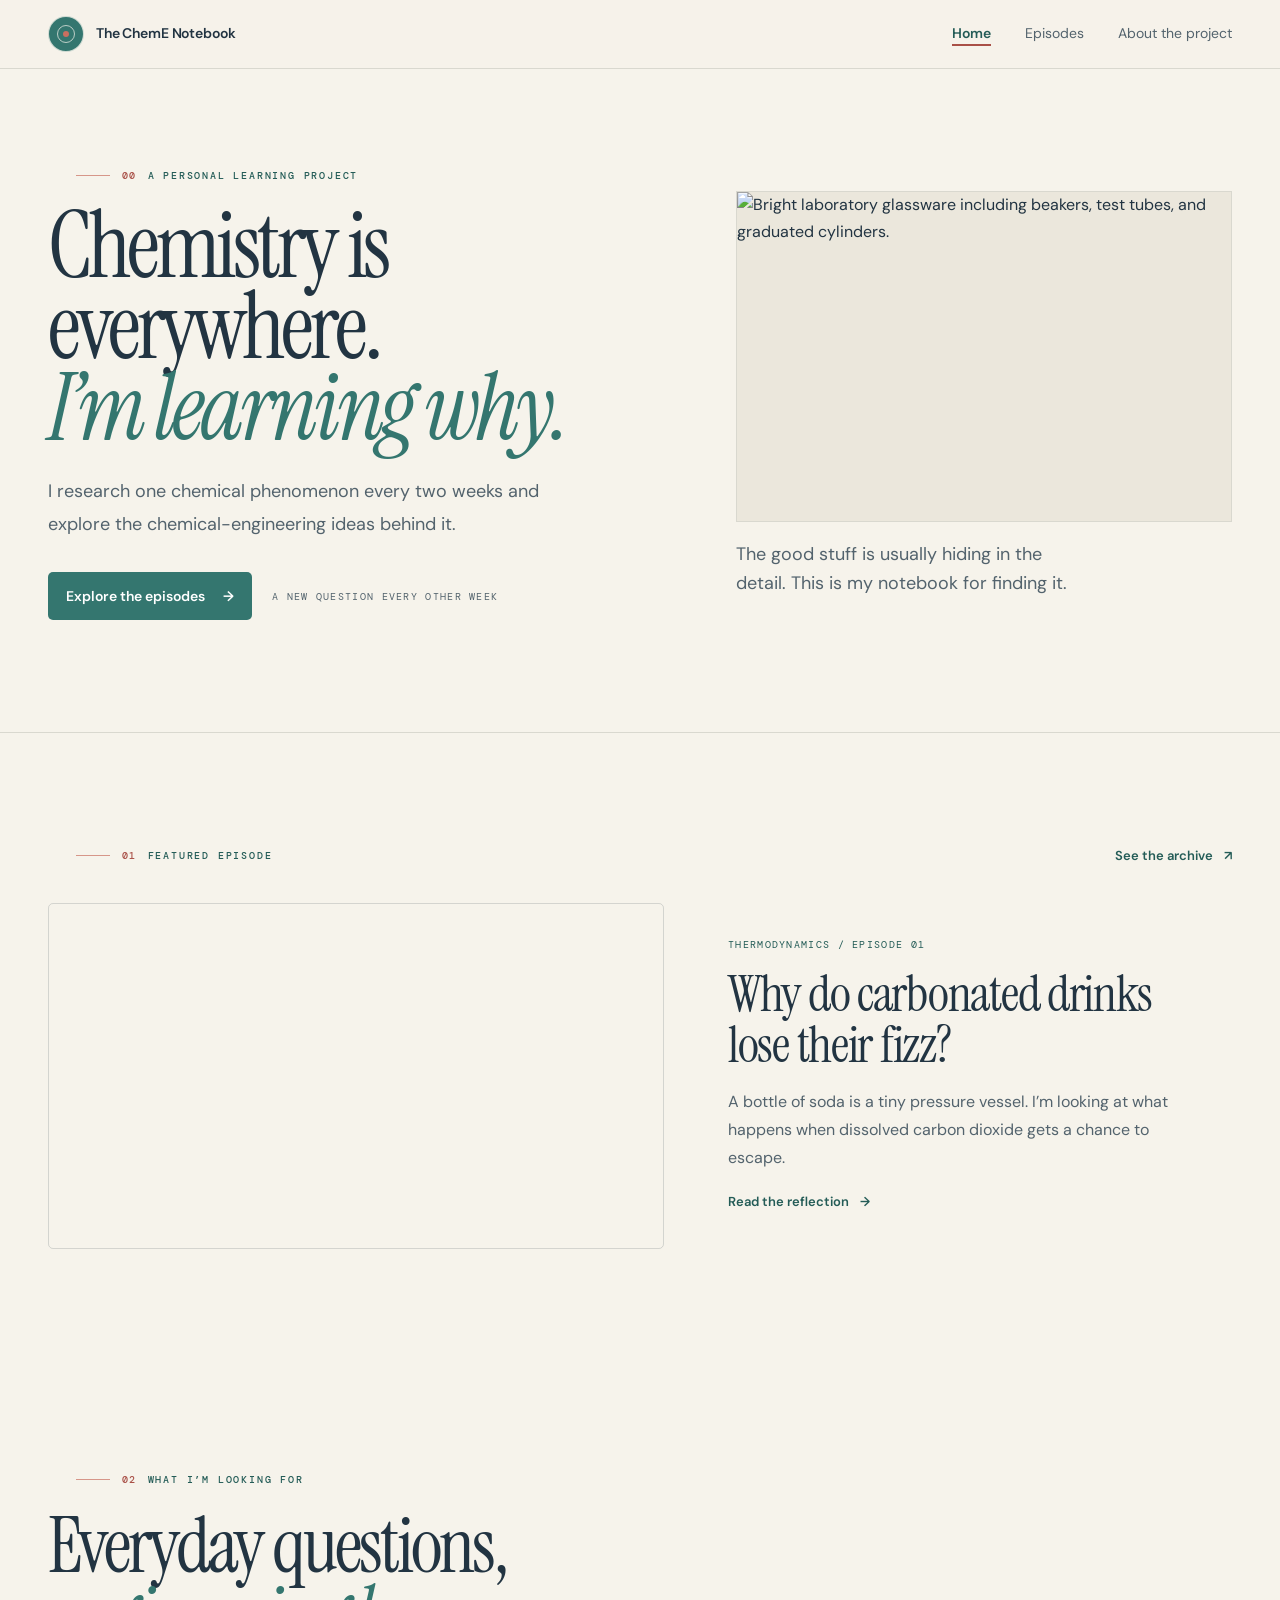
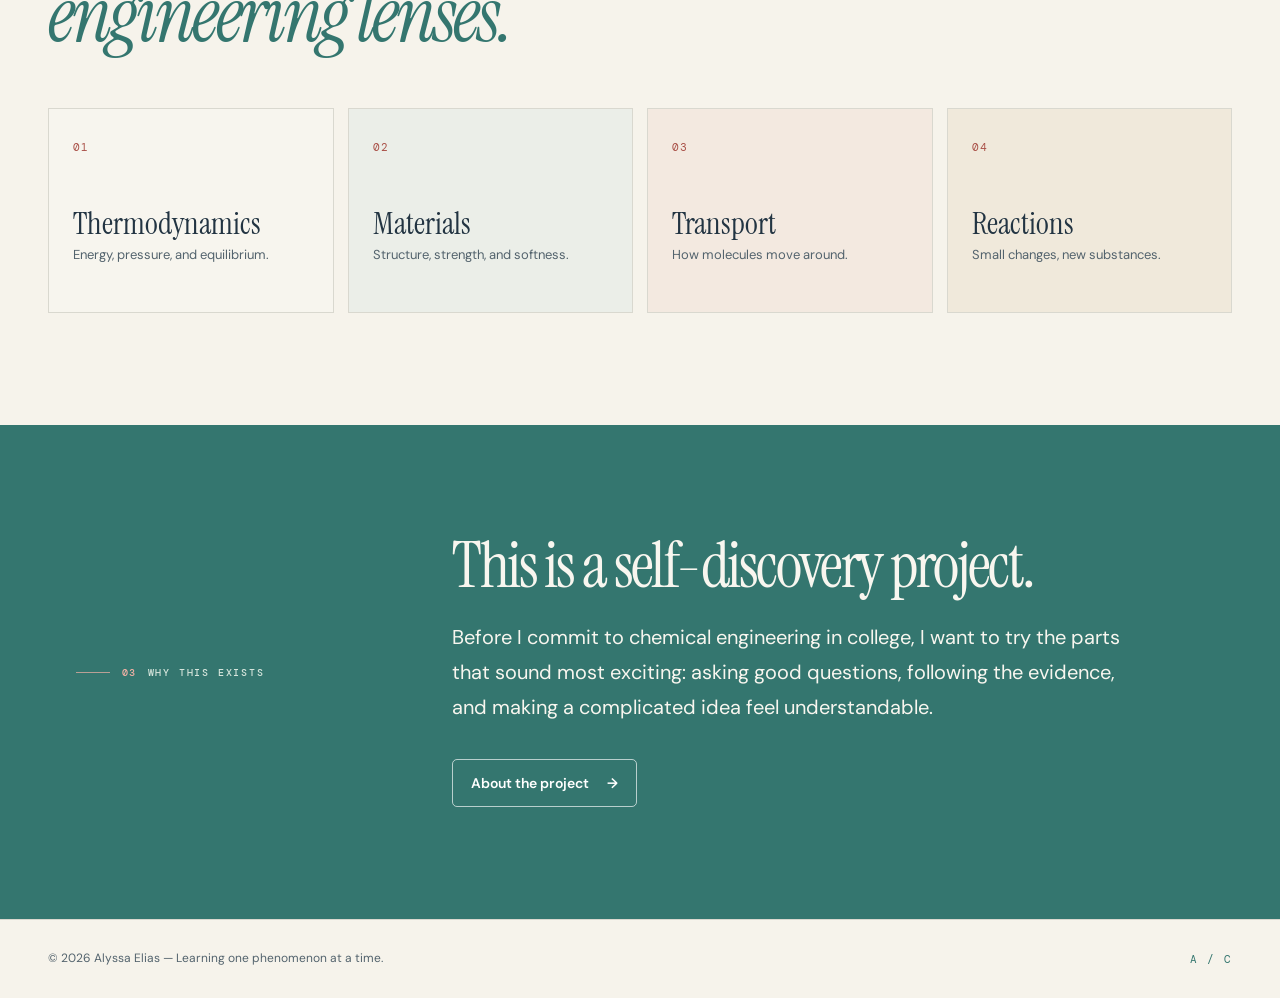
==== index.html @ b78eff8e "Add initial website files" ====
<!DOCTYPE html>
<html lang="en">
  <head>
    <!-- Basic document metadata and search/social sharing details. -->
    <meta charset="UTF-8" />
    <meta name="viewport" content="width=device-width, initial-scale=1.0" />
    <meta
      name="description"
      content="The ChemE Notebook is a personal learning project about the chemical engineering hiding inside everyday phenomena."
    />
    <meta property="og:title" content="The ChemE Notebook" />
    <meta
      property="og:description"
      content="Chemistry is everywhere. Alyssa is learning why."
    />
    <meta property="og:type" content="website" />
    <title>The ChemE Notebook | Home</title>
    <link rel="icon" type="image/svg+xml" href="./favicon.svg" />
    <link rel="stylesheet" href="./style.css" />
  </head>
  <body>
    <a class="skip-link" href="#main-content">Skip to main content</a>
    <!-- Shared site header and navigation. -->
    <header class="site-header">
      <div class="container header-inner">
        <a class="brand" href="./index.html" aria-label="The ChemE Notebook home">
          <span class="brand-mark" aria-hidden="true"><span></span></span>
          <span>The ChemE Notebook</span>
        </a>

        <nav class="desktop-nav" aria-label="Main navigation">
          <a class="active" href="./index.html" aria-current="page">Home</a>
          <a href="./episodes.html">Episodes</a>
          <a href="./about.html">About the project</a>
        </nav>

        <details class="mobile-nav">
          <summary aria-label="Open navigation menu">Menu</summary>
          <nav aria-label="Mobile navigation">
            <a class="active" href="./index.html" aria-current="page">Home</a>
            <a href="./episodes.html">Episodes</a>
            <a href="./about.html">About the project</a>
          </nav>
        </details>
      </div>
    </header>

    <main id="main-content">
      <!-- Hero: the project idea in one clear sentence. -->
      <section class="hero section">
        <div class="container hero-grid">
          <div class="hero-copy">
            <p class="eyebrow"><span>00</span> A personal learning project</p>
            <h1>Chemistry is everywhere.<br /><em>I’m learning why.</em></h1>
            <p class="hero-intro">
              I research one chemical phenomenon every two weeks and explore
              the chemical-engineering ideas behind it.
            </p>
            <div class="hero-actions">
              <a class="button button-primary" href="./episodes.html">
                Explore the episodes <span aria-hidden="true">→</span>
              </a>
              <span class="micro-label">A new question every other week</span>
            </div>
          </div>

          <!-- Hero image and note. The alt text describes the image for screen readers. -->
          <div class="hero-visual">
            <div class="hero-notes">
              <img
                src="./chemistry-notebook.jpg"
                alt="Bright laboratory glassware including beakers, test tubes, and graduated cylinders."
              />
            </div>
            <p class="hero-note">
              The good stuff is usually hiding in the detail. This is my
              notebook for finding it.
            </p>
          </div>
        </div>
      </section>

      <!-- Featured episode: the first investigation gets visual priority. -->
      <section class="section section-border">
        <div class="container">
          <div class="section-heading">
            <p class="eyebrow"><span>01</span> Featured episode</p>
            <a class="text-link" href="./episodes.html">See the archive <span aria-hidden="true">↗</span></a>
          </div>
          <article class="featured-card">
            <!-- Replace src="about:blank" with a YouTube embed URL when the video is ready. -->
            <div class="youtube-placeholder">
              <iframe
                class="video-frame"
                src="https://www.youtube.com/embed/m4M5m_4ayMA?si=NJrPT1fnTfkMYoQ-"
                title="Why do carbonated drinks lose their fizz?"
                loading="lazy"
                allowfullscreen>
              </iframe>
            </div>
            <div class="featured-copy">
              <p class="card-kicker">Thermodynamics / Episode 01</p>
              <h2>Why do carbonated drinks lose their fizz?</h2>
              <p>
                A bottle of soda is a tiny pressure vessel. I’m looking at
                what happens when dissolved carbon dioxide gets a chance to
                escape.
              </p>
              <a class="text-link" href="./episodes.html#episode-01">Read the reflection <span aria-hidden="true">→</span></a>
            </div>
          </article>
        </div>
      </section>

      <!-- Topic lenses: the chemical-engineering areas behind the questions. -->
      <section class="section">
        <div class="container">
          <div class="section-heading section-heading-stacked">
            <p class="eyebrow"><span>02</span> What I’m looking for</p>
            <h2>Everyday questions,<br /><em>engineering lenses.</em></h2>
          </div>
          <div class="topic-grid">
            <article class="topic-card">
              <span class="topic-number">01</span>
              <h3>Thermodynamics</h3>
              <p>Energy, pressure, and equilibrium.</p>
            </article>
            <article class="topic-card">
              <span class="topic-number">02</span>
              <h3>Materials</h3>
              <p>Structure, strength, and softness.</p>
            </article>
            <article class="topic-card">
              <span class="topic-number">03</span>
              <h3>Transport</h3>
              <p>How molecules move around.</p>
            </article>
            <article class="topic-card">
              <span class="topic-number">04</span>
              <h3>Reactions</h3>
              <p>Small changes, new substances.</p>
            </article>
          </div>
        </div>
      </section>

      <!-- Project purpose: keep the site personal and reflective. -->
      <section class="section purpose-section">
        <div class="container purpose-grid">
          <p class="eyebrow"><span>03</span> Why this exists</p>
          <div>
            <h2>This is a self-discovery project.</h2>
            <p class="large-copy">
              Before I commit to chemical engineering in college, I want to
              try the parts that sound most exciting: asking good questions,
              following the evidence, and making a complicated idea feel
              understandable.
            </p>
            <a class="button button-outline" href="./about.html">About the project <span aria-hidden="true">→</span></a>
          </div>
        </div>
      </section>
    </main>

    <!-- Shared site footer. -->
    <footer class="site-footer">
      <div class="container footer-inner">
        <span>© 2026 Alyssa Elias — Learning one phenomenon at a time.</span>
        <span class="footer-mark" aria-hidden="true">A / C</span>
      </div>
    </footer>
  </body>
</html>
---- style.css ----
/* ==========================================================================
   The ChemE Notebook
   Shared styles for index.html, episodes.html, and about.html.
   ========================================================================== */

@import url("https://fonts.googleapis.com/css2?family=DM+Mono:wght@400;500&family=DM+Sans:wght@400;500;600;700&family=Instrument+Serif:ital@0;1&display=swap");

:root {
  --paper: #f6f3eb;
  --paper-deep: #ebe7dc;
  --ink: #223442;
  /* Dark enough to keep body copy above WCAG AA contrast on --paper. */
  --muted: #53636d;
  --line: #d9d8cf;
  --teal: #34766f;
  --teal-dark: #245c57;
  --teal-soft: #dbe8e2;
  --coral: #c96f60;
  --coral-text: #a95047;
  --ochre: #b99454;
  --serif: "Instrument Serif", Georgia, serif;
  --sans: "DM Sans", Arial, sans-serif;
  --mono: "DM Mono", "Courier New", monospace;
  --max-width: 1184px;
}

* {
  box-sizing: border-box;
}

html {
  scroll-behavior: smooth;
}

body {
  margin: 0;
  background: var(--paper);
  color: var(--ink);
  font-family: var(--sans);
  font-size: 16px;
  line-height: 1.65;
}

a {
  color: inherit;
}

/* Keep keyboard focus visible on every interactive element. */
a:focus-visible,
button:focus-visible,
summary:focus-visible,
iframe:focus-visible {
  outline: 3px solid var(--coral);
  outline-offset: 4px;
  border-radius: 4px;
}

.skip-link {
  position: fixed;
  top: 12px;
  left: 12px;
  z-index: 20;
  padding: 9px 13px;
  border-radius: 4px;
  background: var(--ink);
  color: #fff;
  font-size: 14px;
  font-weight: 600;
  text-decoration: none;
  transform: translateY(-180%);
  transition: transform 180ms ease;
}

.skip-link:focus-visible {
  transform: translateY(0);
}

.container {
  width: min(calc(100% - 48px), var(--max-width));
  margin-inline: auto;
}

.section {
  padding: 112px 0;
}

.section-border {
  border-top: 1px solid var(--line);
}

/* Header and navigation. */
.site-header {
  border-bottom: 1px solid var(--line);
  background: rgba(246, 243, 235, 0.96);
  position: relative;
  z-index: 5;
}

.header-inner {
  min-height: 68px;
  display: flex;
  align-items: center;
  justify-content: space-between;
  gap: 24px;
}

.brand {
  display: inline-flex;
  align-items: center;
  gap: 12px;
  color: var(--ink);
  font-size: 14px;
  font-weight: 600;
  letter-spacing: -0.01em;
  text-decoration: none;
}

.brand-mark {
  width: 36px;
  height: 36px;
  border: 1px solid rgba(246, 243, 235, 0.8);
  border-radius: 50%;
  background: var(--teal);
  display: grid;
  place-items: center;
  position: relative;
}

.brand-mark::before,
.brand-mark span {
  content: "";
  position: absolute;
  border: 1px solid rgba(246, 243, 235, 0.7);
  border-radius: 50%;
}

.brand-mark::before {
  width: 16px;
  height: 16px;
}

.brand-mark span {
  width: 6px;
  height: 6px;
  background: var(--coral);
  border: 0;
}

.desktop-nav {
  display: flex;
  align-items: center;
  gap: 34px;
}

.desktop-nav a,
.mobile-nav a {
  color: var(--muted);
  font-size: 14px;
  text-decoration: none;
  transition: color 180ms ease;
}

.desktop-nav a:hover,
.desktop-nav a.active,
.mobile-nav a:hover,
.mobile-nav a.active {
  color: var(--teal-dark);
}

.desktop-nav a.active,
.mobile-nav a.active {
  font-weight: 600;
  text-decoration: underline;
  text-decoration-color: var(--coral-text);
  text-decoration-thickness: 2px;
  text-underline-offset: 6px;
}

.mobile-nav {
  display: none;
  position: relative;
}

.mobile-nav summary {
  min-height: 44px;
  min-width: 54px;
  display: inline-flex;
  align-items: center;
  justify-content: flex-end;
  cursor: pointer;
  list-style: none;
  color: var(--teal-dark);
  font-family: var(--mono);
  font-size: 11px;
  letter-spacing: 0.1em;
  text-transform: uppercase;
}

.mobile-nav summary::-webkit-details-marker {
  display: none;
}

.mobile-nav nav {
  position: absolute;
  right: 0;
  top: calc(100% + 16px);
  min-width: 190px;
  padding: 10px;
  border: 1px solid var(--line);
  background: var(--paper);
  box-shadow: 0 12px 28px rgba(34, 52, 66, 0.1);
}

.mobile-nav a {
  display: block;
  padding: 8px 10px;
}

/* Shared editorial labels and buttons. */
.eyebrow {
  display: flex;
  align-items: center;
  gap: 12px;
  margin: 0;
  color: var(--teal-dark);
  font-family: var(--mono);
  font-size: 10px;
  font-weight: 500;
  letter-spacing: 0.18em;
  line-height: 1.3;
  text-transform: uppercase;
}

.eyebrow span {
  color: var(--coral-text);
  letter-spacing: 0.08em;
}

.eyebrow::after {
  content: "";
  width: 34px;
  height: 1px;
  background: var(--coral);
  opacity: 0.7;
  order: -1;
  margin-left: 28px;
}

.button {
  display: inline-flex;
  align-items: center;
  justify-content: center;
  gap: 18px;
  min-height: 48px;
  padding: 11px 18px;
  border-radius: 5px;
  font-size: 14px;
  font-weight: 600;
  text-decoration: none;
  transition: transform 180ms ease, background 180ms ease, border-color 180ms ease;
}

.button:hover {
  transform: translateY(-2px);
}

.button-primary {
  background: var(--teal);
  color: #fff;
}

.button-primary:hover {
  background: var(--teal-dark);
}

.button-outline {
  border: 1px solid var(--teal);
  color: var(--teal-dark);
}

.button-outline:hover {
  background: var(--teal-soft);
}

.text-link {
  color: var(--teal-dark);
  font-size: 13px;
  font-weight: 600;
  text-decoration: none;
}

.text-link span {
  display: inline-block;
  margin-left: 8px;
  transition: transform 180ms ease;
}

.text-link:hover span {
  transform: translateX(4px);
}

.micro-label,
.card-kicker {
  color: var(--muted);
  font-family: var(--mono);
  font-size: 10px;
  letter-spacing: 0.13em;
  line-height: 1.5;
  text-transform: uppercase;
}

/* Home hero. */
.hero {
  padding-top: 100px;
  padding-bottom: 112px;
}

.hero-grid {
  display: grid;
  grid-template-columns: minmax(0, 1.1fr) minmax(340px, 0.9fr);
  column-gap: 82px;
  align-items: center;
}

.hero-copy {
  max-width: 630px;
}

h1,
h2,
h3,
p {
  margin-top: 0;
}

h1,
h2,
h3 {
  font-weight: 400;
}

h1 {
  margin: 24px 0 26px;
  color: var(--ink);
  font-family: var(--serif);
  font-size: clamp(4.25rem, 7.2vw, 7.25rem);
  letter-spacing: -0.045em;
  line-height: 0.88;
}

h1 em,
h2 em {
  color: var(--teal);
  font-style: italic;
}

.hero-intro {
  max-width: 550px;
  margin-bottom: 32px;
  color: var(--muted);
  font-size: 18px;
  line-height: 1.8;
}

/* Prevent long words or future episode titles from creating horizontal scroll. */
h1,
h2,
h3,
p,
a {
  overflow-wrap: anywhere;
}

.hero-actions {
  display: flex;
  align-items: center;
  gap: 20px;
  flex-wrap: wrap;
}

.hero-visual {
  min-width: 0;
}

.hero-notes {
  aspect-ratio: 3 / 2;
  border: 1px solid var(--line);
  overflow: hidden;
  background: var(--paper-deep);
}

.hero-notes img {
  width: 100%;
  height: 100%;
  display: block;
  object-fit: cover;
}

.hero-note {
  max-width: 360px;
  margin: 18px 0 0;
  color: var(--muted);
  font-size: 18px;
  line-height: 1.6;
  text-align: left;
}

/* Section headings and feature card. */
.section-heading {
  display: flex;
  align-items: center;
  justify-content: space-between;
  gap: 24px;
  margin-bottom: 36px;
}

.section-heading-stacked {
  display: block;
}

.section-heading h2 {
  max-width: 620px;
  margin: 26px 0 0;
  color: var(--ink);
  font-family: var(--serif);
  font-size: clamp(3.25rem, 6vw, 5.5rem);
  letter-spacing: -0.04em;
  line-height: 0.9;
}

.featured-card {
  display: grid;
  grid-template-columns: minmax(0, 1.1fr) minmax(260px, 0.9fr);
  gap: 64px;
  align-items: center;
}

.youtube-placeholder {
  width: 100%;
  aspect-ratio: 16 / 9;
  min-height: 0;
  border: 1px solid rgba(34, 52, 66, 0.16);
  border-radius: 5px;
  position: relative;
  overflow: hidden;
}

.youtube-placeholder iframe {
  width: 100%;
  height: 100%;
  border: 0;
  display: block;
  opacity: 1;
}

.youtube-overlay {
  position: absolute;
  inset: 0;
  display: flex;
  align-items: center;
  justify-content: center;
  color: #fff;
  pointer-events: none;
}

.video-placeholder {
  min-height: 270px;
  border: 1px solid rgba(34, 52, 66, 0.16);
  border-radius: 5px;
  background: var(--teal);
  color: #fff;
  position: relative;
  overflow: hidden;
  display: flex;
  align-items: center;
  justify-content: center;
}

.video-placeholder::before {
  content: "";
  position: absolute;
  inset: 0;
  opacity: 0.18;
  background-image: radial-gradient(rgba(255, 255, 255, 0.7) 0.7px, transparent 0.7px);
  background-size: 14px 14px;
}

.video-label,
.video-number,
.video-caption {
  position: absolute;
  font-family: var(--mono);
  font-size: 10px;
  letter-spacing: 0.14em;
  text-transform: uppercase;
}

.video-label {
  top: 20px;
  left: 22px;
  opacity: 0.75;
}

.video-number {
  top: 20px;
  right: 22px;
}

.video-caption {
  right: 22px;
  bottom: 20px;
  opacity: 0.75;
}
.video-frame {
  width: 100%;
  height: auto;
  aspect-ratio: 16 / 9;
  border: 0;
  display: block;
}

.play-button {
  width: 58px;
  height: 58px;
  border: 1px solid rgba(255, 255, 255, 0.75);
  border-radius: 50%;
  display: grid;
  place-items: center;
  padding-left: 3px;
  font-size: 13px;
  transition: transform 180ms ease, background 180ms ease;
}

.video-placeholder:hover .play-button,
.youtube-placeholder:hover .play-button {
  background: rgba(255, 255, 255, 0.12);
  transform: scale(1.06);
}

.featured-copy {
  max-width: 440px;
}

.card-kicker {
  margin-bottom: 16px;
  color: var(--teal-dark);
}

.featured-copy h2,
.episode-content h2 {
  margin-bottom: 18px;
  font-family: var(--serif);
  letter-spacing: -0.025em;
  line-height: 1;
}

.featured-copy h2 {
  font-size: clamp(2.6rem, 4vw, 4rem);
}

.featured-copy p:not(.card-kicker),
.episode-content p:not(.card-kicker) {
  color: var(--muted);
  line-height: 1.75;
}

/* Topic cards. */
.topic-grid {
  display: grid;
  grid-template-columns: repeat(4, 1fr);
  gap: 14px;
  margin-top: 58px;
}

.topic-card {
  min-height: 205px;
  padding: 24px;
  border: 1px solid var(--line);
  background: rgba(255, 255, 255, 0.15);
  transition: transform 180ms ease, border-color 180ms ease, background 180ms ease;
}

.topic-card:nth-child(2) {
  background: rgba(219, 232, 226, 0.42);
}

.topic-card:nth-child(3) {
  background: rgba(201, 111, 96, 0.08);
}

.topic-card:nth-child(4) {
  background: rgba(185, 148, 84, 0.1);
}

.topic-card:hover {
  border-color: var(--teal);
  transform: translateY(-4px);
}

.topic-number,
.process-number {
  color: var(--coral-text);
  font-family: var(--mono);
  font-size: 11px;
  letter-spacing: 0.12em;
}

.topic-card h3 {
  margin: 48px 0 5px;
  font-family: var(--serif);
  font-size: 31px;
  line-height: 1;
}

.topic-card p {
  margin-bottom: 0;
  color: var(--muted);
  font-size: 13px;
}

/* Project purpose callout. */
.purpose-section {
  background: var(--teal);
  color: #f8f6ef;
}

.purpose-section .eyebrow {
  color: #d6e5dc;
}

.purpose-section .eyebrow span {
  color: #f3b1a5;
}

.purpose-section .eyebrow::after {
  background: #f3b1a5;
}

.purpose-grid {
  display: grid;
  grid-template-columns: minmax(180px, 0.6fr) minmax(0, 1.4fr);
  gap: 70px;
}

.purpose-grid h2 {
  max-width: 700px;
  margin-bottom: 24px;
  font-family: var(--serif);
  font-size: clamp(3rem, 5vw, 5rem);
  letter-spacing: -0.04em;
  line-height: 0.92;
}

.large-copy {
  max-width: 700px;
  font-size: 20px;
  line-height: 1.75;
}

.purpose-section .button-outline {
  margin-top: 14px;
  border-color: rgba(255, 255, 255, 0.65);
  color: #fff;
}

.purpose-section .button-outline:hover {
  background: rgba(255, 255, 255, 0.1);
}

/* Inner page introduction. */
.page-intro {
  padding-top: 96px;
  padding-bottom: 104px;
}

.page-intro-grid {
  display: grid;
  grid-template-columns: minmax(180px, 0.55fr) minmax(0, 1.45fr);
  gap: 48px;
  align-items: start;
}

.page-intro h1 {
  max-width: 850px;
  margin-top: 0;
  font-size: clamp(4rem, 8vw, 7.6rem);
}

.page-intro .hero-intro {
  max-width: 650px;
  margin-bottom: 0;
}

/* Episode archive. */
.archive-note {
  display: flex;
  align-items: center;
  gap: 12px;
  margin-bottom: 48px;
  color: var(--muted);
  font-family: var(--mono);
  font-size: 11px;
  letter-spacing: 0.08em;
  text-transform: uppercase;
}

.archive-line {
  height: 1px;
  flex: 1;
  background: var(--line);
  margin-left: 10px;
}

.status-dot {
  width: 8px;
  height: 8px;
  background: var(--coral);
  border-radius: 50%;
}

.episode-grid {
  display: grid;
  grid-template-columns: repeat(3, 1fr);
  gap: 20px;
}

.episode-card {
  min-width: 0;
  border: 1px solid var(--line);
  background: rgba(255, 255, 255, 0.2);
  transition: transform 180ms ease, box-shadow 180ms ease;
}

.episode-card:hover {
  box-shadow: 0 14px 30px rgba(34, 52, 66, 0.08);
  transform: translateY(-5px);
}

.episode-card .video-placeholder {
  min-height: 245px;
  border: 0;
  border-radius: 0;
}

.video-coral {
  background: var(--coral);
}

.video-ochre {
  background: var(--ochre);
}

.episode-content {
  min-width: 0;
  padding: 28px 26px 30px;
}

.episode-content h2 {
  min-height: 82px;
  font-size: 33px;
}

.episode-content p:not(.card-kicker) {
  min-height: 96px;
  font-size: 14px;
}

.episode-reflection {
  margin: 0 26px 26px;
  padding: 22px 0 0;
  border-top: 1px solid var(--line);
}

.reflection-kicker {
  margin-bottom: 18px;
  color: var(--teal-dark);
  font-family: var(--mono);
  font-size: 10px;
  letter-spacing: 0.13em;
  text-transform: uppercase;
}

.reflection-item + .reflection-item {
  margin-top: 18px;
  padding-top: 18px;
  border-top: 1px dashed var(--line);
}

.reflection-item h3 {
  margin-bottom: 5px;
  color: var(--ink);
  font-size: 15px;
  font-weight: 600;
  line-height: 1.35;
}

.reflection-item p {
  min-height: 0 !important;
  margin-bottom: 0;
  color: var(--muted);
  font-size: 13px;
  line-height: 1.6;
}

/* About page. */
.about-story {
  display: grid;
  grid-template-columns: minmax(180px, 0.55fr) minmax(0, 1.45fr);
  gap: 48px;
}

.story-copy {
  max-width: 750px;
}

.story-copy h2 {
  margin-bottom: 30px;
  font-family: var(--serif);
  font-size: clamp(3rem, 5vw, 5.2rem);
  letter-spacing: -0.04em;
  line-height: 0.94;
}

.story-copy p:not(.large-copy) {
  max-width: 610px;
  color: var(--muted);
}

.process-section {
  background: var(--paper-deep);
}

.process-list {
  max-width: 890px;
  margin: 58px 0 0 auto;
  padding: 0;
  list-style: none;
}

.process-list li {
  display: grid;
  grid-template-columns: 70px 1fr;
  gap: 25px;
  padding: 24px 0;
  border-top: 1px solid var(--line);
}

.process-list li:last-child {
  border-bottom: 1px solid var(--line);
}

.process-list h3 {
  margin-bottom: 4px;
  font-family: var(--serif);
  font-size: 32px;
  line-height: 1;
}

.process-list p {
  max-width: 550px;
  margin-bottom: 0;
  color: var(--muted);
  font-size: 14px;
}

.exploration-grid {
  display: grid;
  grid-template-columns: minmax(220px, 0.8fr) minmax(0, 1.2fr);
  gap: 70px;
}

.exploration-grid h2 {
  max-width: 430px;
  margin-top: 28px;
  font-family: var(--serif);
  font-size: clamp(3rem, 4.5vw, 4.8rem);
  letter-spacing: -0.04em;
  line-height: 0.93;
}

.area-list {
  display: grid;
  grid-template-columns: 1fr 1fr;
  margin: 0;
  padding: 0;
  list-style: none;
}

.area-list li {
  display: flex;
  justify-content: space-between;
  padding: 19px 0;
  border-bottom: 1px solid var(--line);
  color: var(--ink);
  font-family: var(--serif);
  font-size: 28px;
}

.area-list li:nth-child(odd) {
  margin-right: 30px;
}

.area-list li span {
  color: var(--teal);
  font-family: var(--sans);
  font-size: 15px;
}

/* Footer. */
.site-footer {
  border-top: 1px solid var(--line);
  color: var(--muted);
  font-size: 12px;
}

.footer-inner {
  min-height: 78px;
  display: flex;
  align-items: center;
  justify-content: space-between;
  gap: 20px;
}

.footer-mark {
  color: var(--teal);
  font-family: var(--mono);
  font-size: 11px;
  letter-spacing: 0.12em;
}

/* Responsive adjustments for tablets and phones. */
@media (max-width: 900px) {
  .section {
    padding: 80px 0;
  }

  .hero {
    padding-top: 76px;
  }

  .hero-grid {
    grid-template-columns: 1fr;
    gap: 48px;
  }

  .hero-notes {
    aspect-ratio: 3 / 2;
    max-width: 560px;
  }

  .hero-note {
    margin: 18px 0 0;
  }

  .featured-card,
  .purpose-grid,
  .page-intro-grid,
  .about-story,
  .exploration-grid {
    grid-template-columns: 1fr;
    gap: 34px;
  }

  .topic-grid {
    grid-template-columns: repeat(2, 1fr);
  }

  .episode-grid {
    grid-template-columns: 1fr;
    max-width: 600px;
  }

  .episode-card .video-placeholder {
    min-height: 300px;
  }

  .youtube-placeholder {
    min-height: 0;
  }

  .episode-content h2,
  .episode-content p:not(.card-kicker) {
    min-height: 0;
  }

  .exploration-grid h2 {
    margin-top: 22px;
  }
}

@media (max-width: 620px) {
  .container {
    width: min(calc(100% - 32px), var(--max-width));
  }

  .header-inner {
    gap: 12px;
  }

  .brand {
    min-width: 0;
  }

  .brand > span:last-child {
    overflow: hidden;
    text-overflow: ellipsis;
    white-space: nowrap;
  }

  .desktop-nav {
    display: none;
  }

  .mobile-nav {
    display: block;
  }

  .section {
    padding: 64px 0;
  }

  .hero,
  .page-intro {
    padding-top: 60px;
    padding-bottom: 70px;
  }

  h1,
  .page-intro h1 {
    font-size: clamp(3.7rem, 17vw, 5.8rem);
  }

  .hero-intro {
    font-size: 16px;
  }

  .hero-actions {
    align-items: flex-start;
    flex-direction: column;
  }

  .hero-notes {
    max-width: none;
  }

  .hero-note {
    max-width: 32ch;
    font-size: 16px;
  }

  .section-heading {
    align-items: flex-start;
    flex-direction: column;
  }

  .section-heading h2 {
    font-size: clamp(3.3rem, 15vw, 5rem);
  }

  .topic-grid {
    gap: 10px;
    margin-top: 40px;
  }

  .topic-card {
    min-height: 170px;
    padding: 17px;
  }

  .topic-card h3 {
    margin-top: 35px;
    font-size: 25px;
  }

  .large-copy {
    font-size: 18px;
  }

  .archive-note {
    align-items: flex-start;
    flex-wrap: wrap;
  }

  .archive-line {
    display: none;
  }

  .process-list {
    margin-top: 40px;
  }

  .process-list li {
    grid-template-columns: 48px 1fr;
    gap: 12px;
  }

  .process-list h3 {
    font-size: 28px;
  }

  .area-list {
    grid-template-columns: 1fr;
  }

  .area-list li:nth-child(odd) {
    margin-right: 0;
  }

  .area-list li {
    font-size: 25px;
  }

  .footer-inner span:first-child {
    max-width: 30ch;
  }

  .footer-inner {
    align-items: flex-start;
    flex-direction: column;
    justify-content: center;
    padding: 18px 0;
  }
}

@media (prefers-reduced-motion: reduce) {
  html {
    scroll-behavior: auto;
  }

  *,
  *::before,
  *::after {
    transition-duration: 0.01ms !important;
  }
}
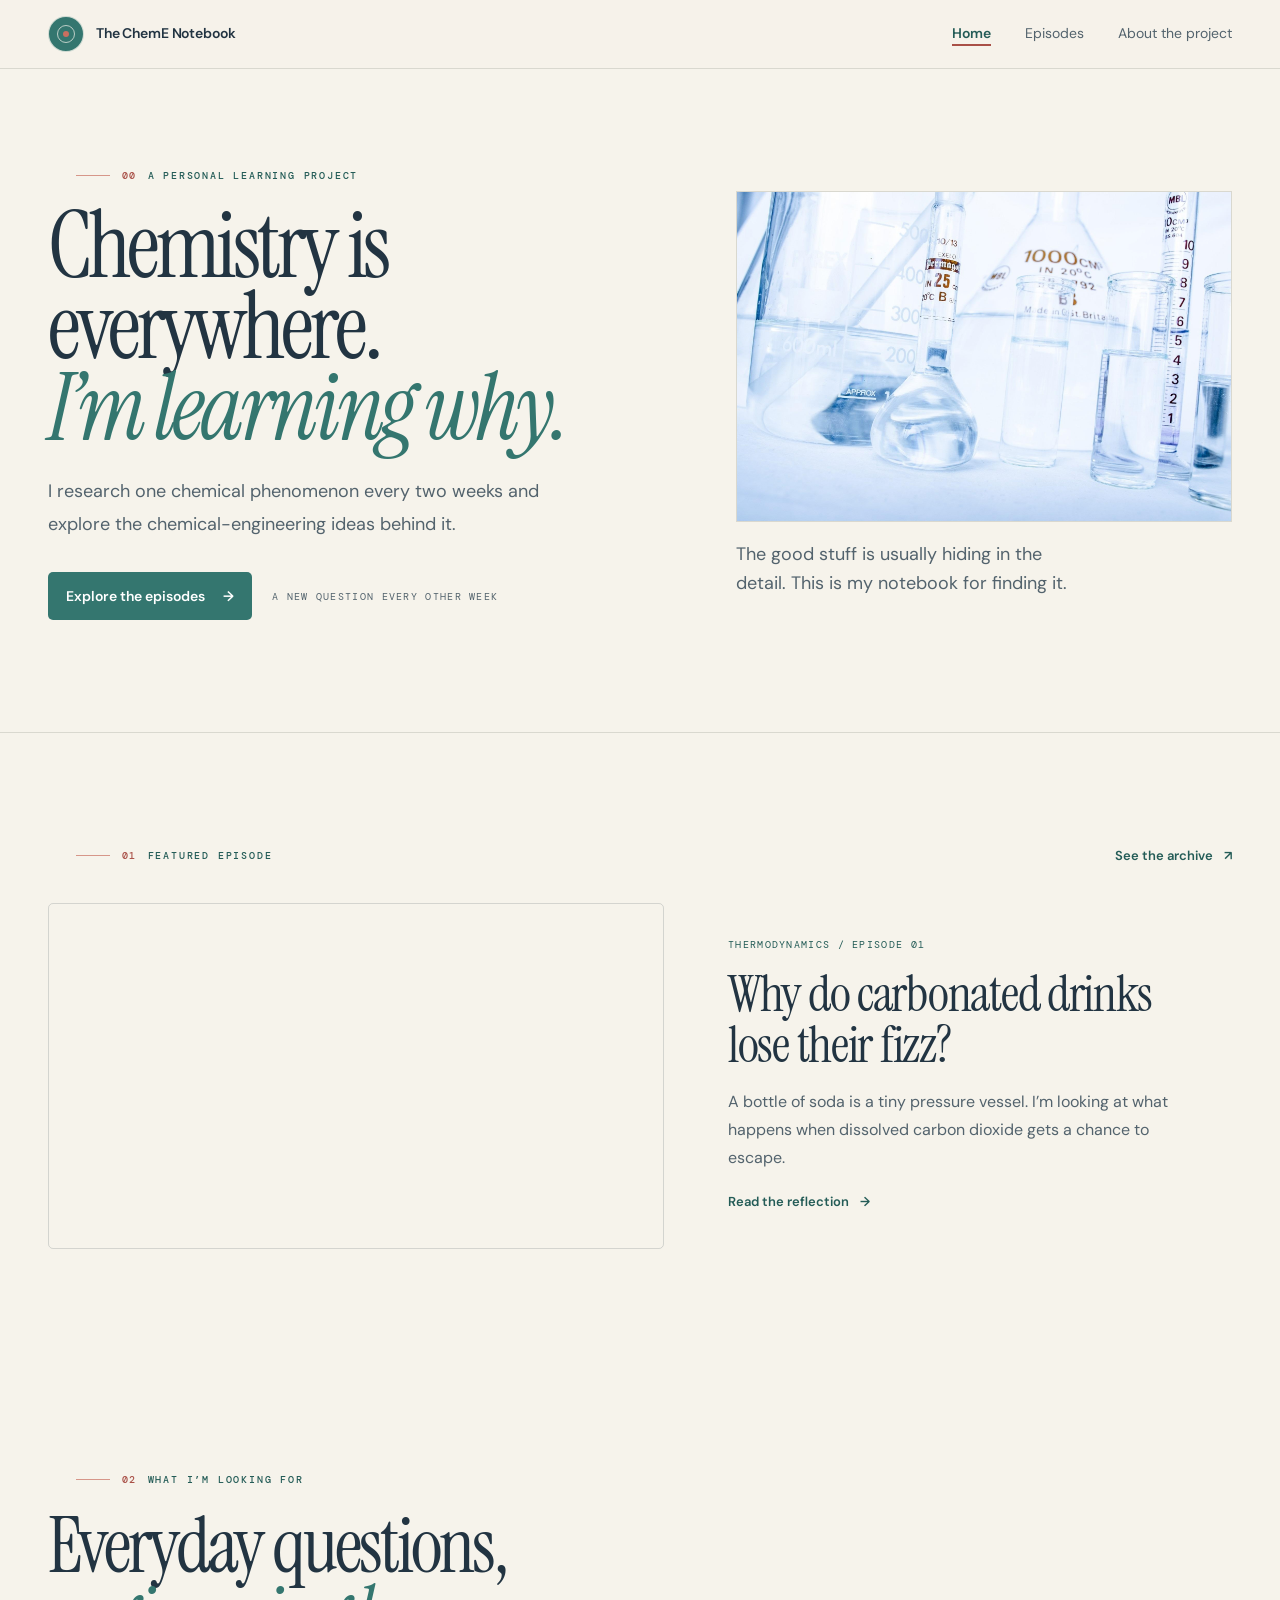
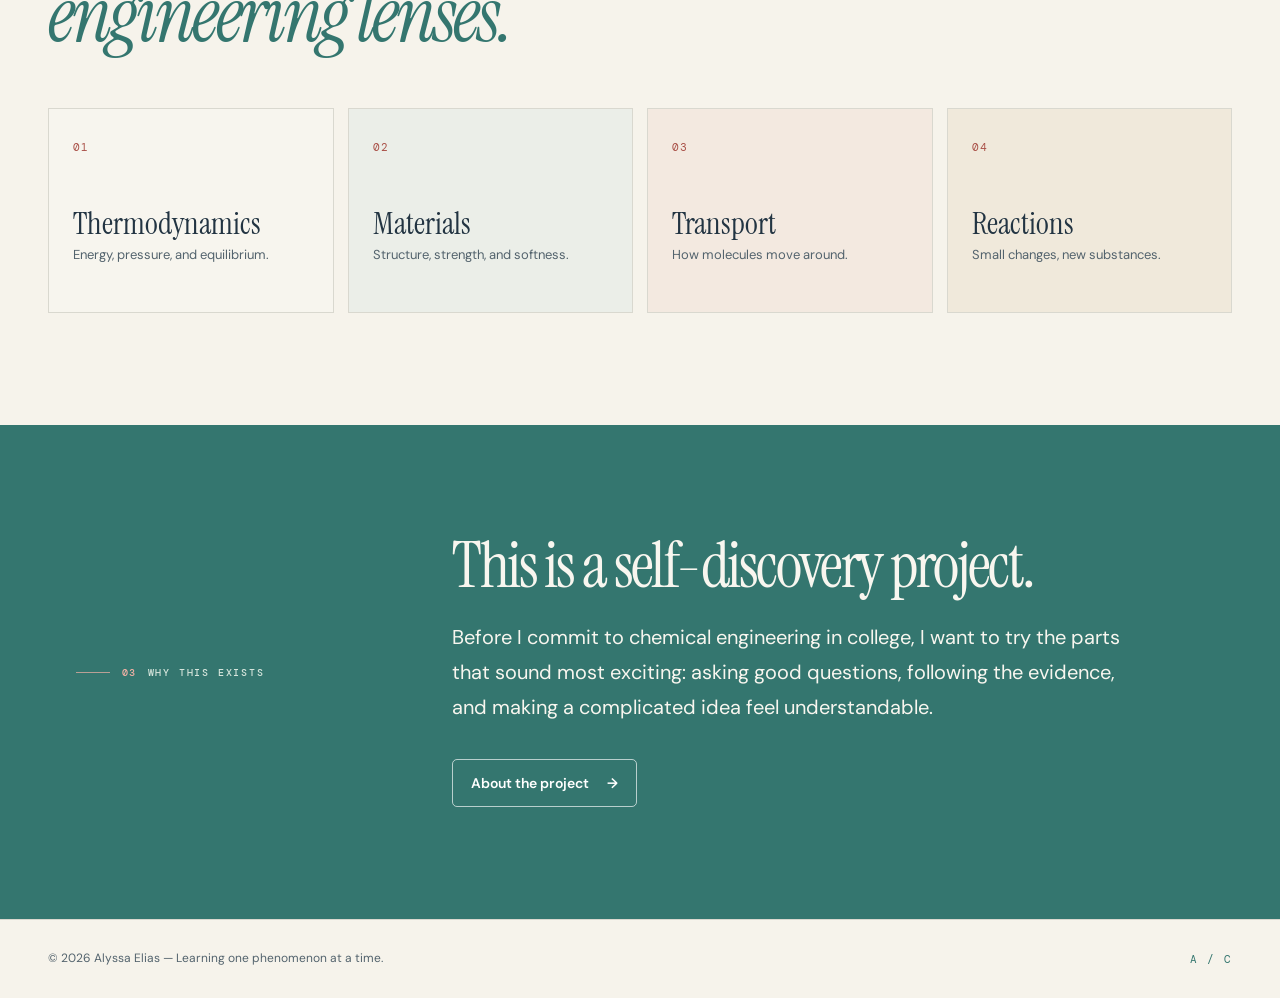
==== commit dd4bf9bf: "Update index.html" ====
--- a/index.html
+++ b/index.html
@@ -68,7 +68,7 @@
           <div class="hero-visual">
             <div class="hero-notes">
               <img
-                src="./chemistry-notebook.jpg"
+                src="images/chemistry.jpg"
                 alt="Bright laboratory glassware including beakers, test tubes, and graduated cylinders."
               />
             </div>
@@ -170,4 +170,4 @@
       </div>
     </footer>
   </body>
-</html>+</html>
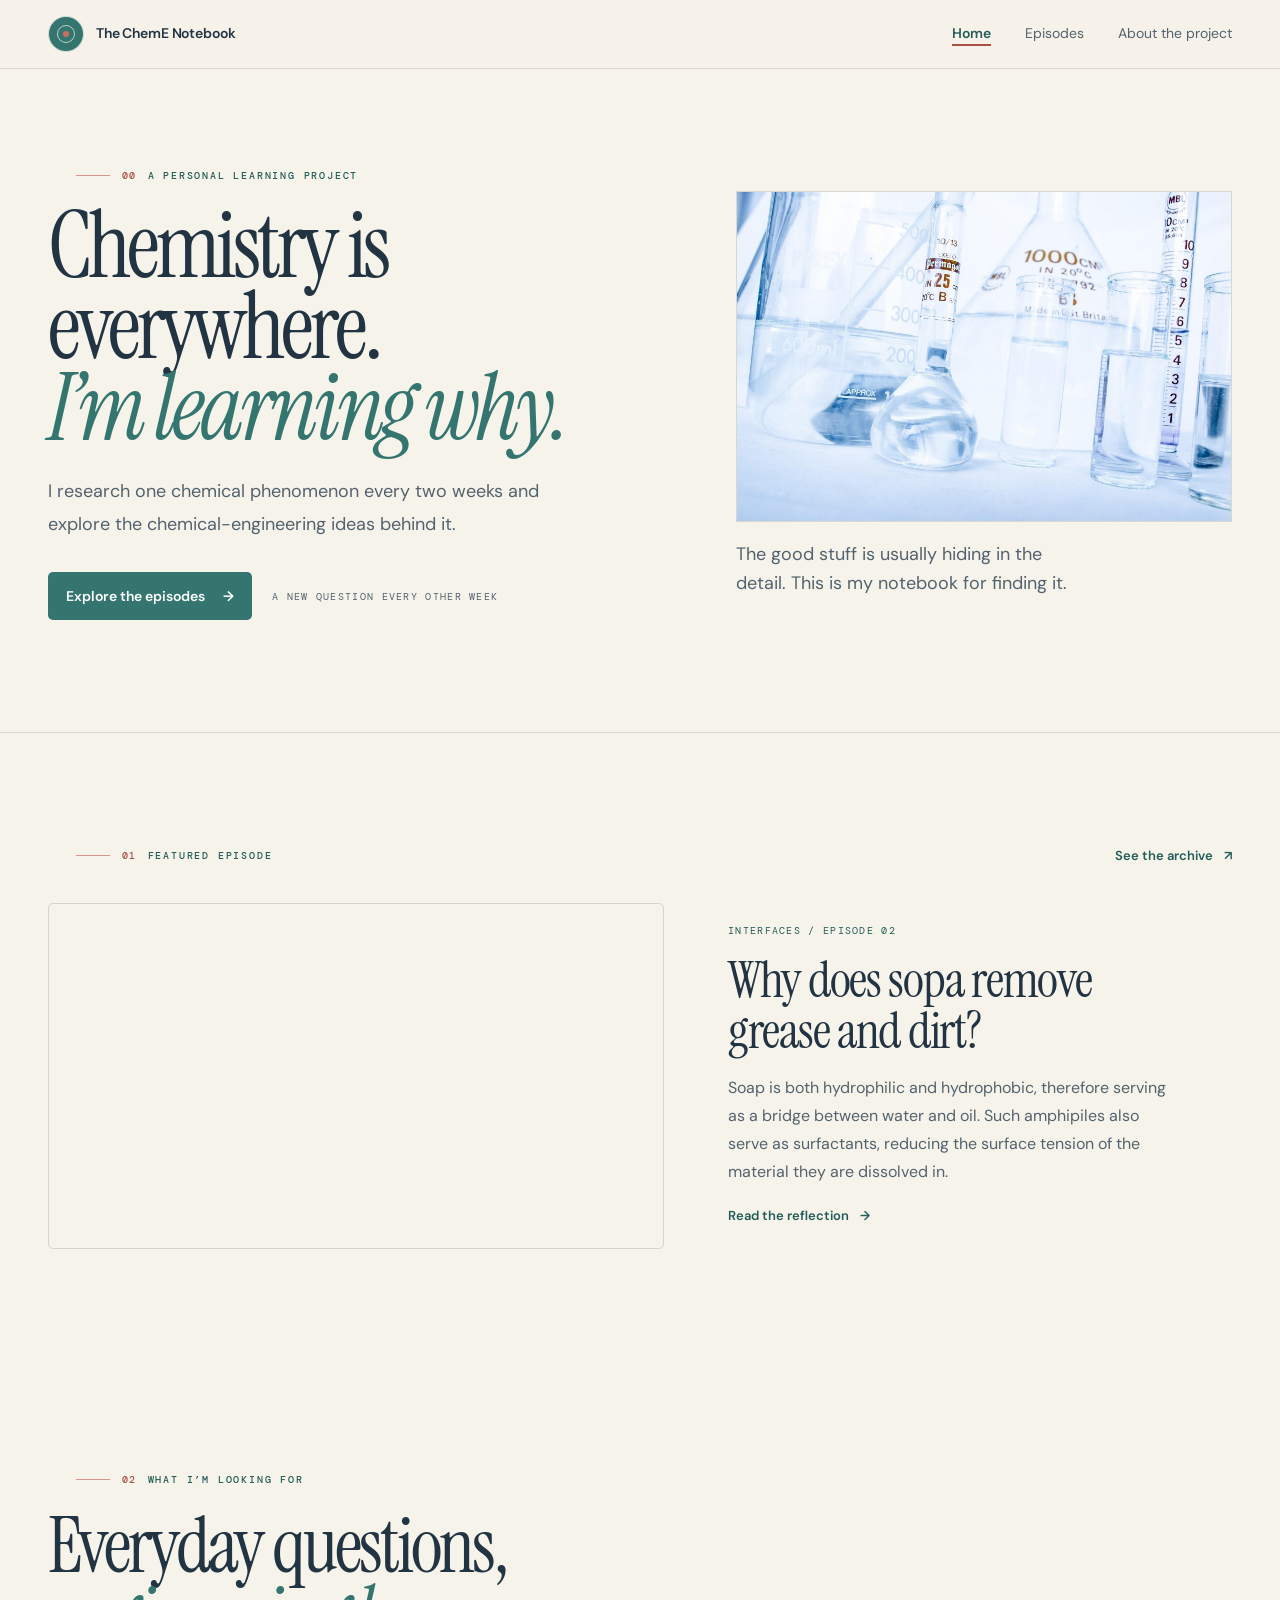
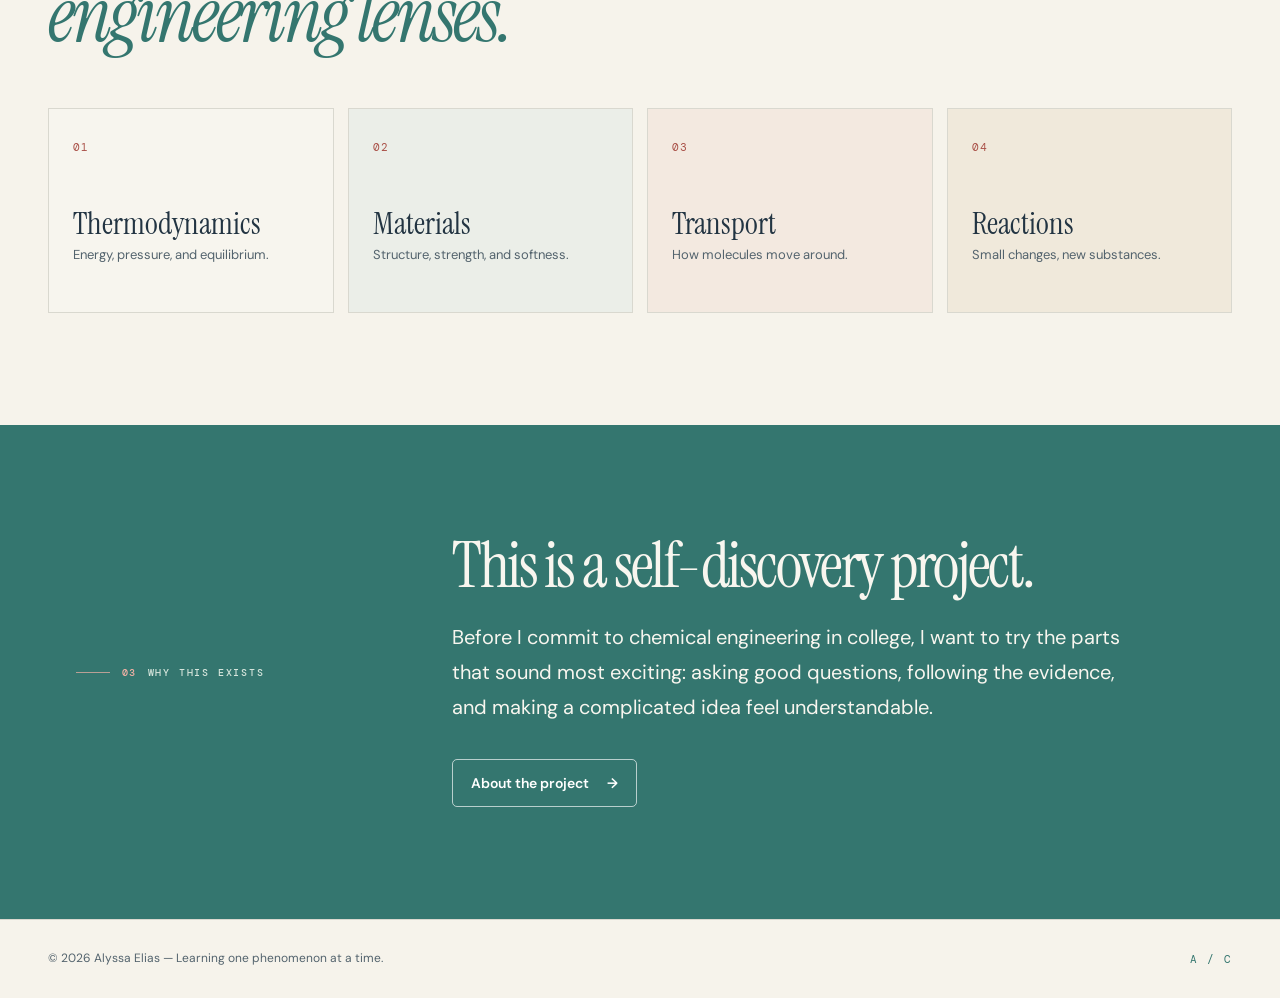
==== commit e94ff4bd: "Update YouTube embed and episode details" ====
--- a/index.html
+++ b/index.html
@@ -92,19 +92,17 @@
             <div class="youtube-placeholder">
               <iframe
                 class="video-frame"
-                src="https://www.youtube.com/embed/m4M5m_4ayMA?si=NJrPT1fnTfkMYoQ-"
-                title="Why do carbonated drinks lose their fizz?"
+                src="https://www.youtube.com/embed/7nV7np0jFqg?si=NZxpgSJNivMWfKCB"
+                title="Why does soap remove grease and dirt?"
                 loading="lazy"
                 allowfullscreen>
               </iframe>
             </div>
             <div class="featured-copy">
-              <p class="card-kicker">Thermodynamics / Episode 01</p>
-              <h2>Why do carbonated drinks lose their fizz?</h2>
+              <p class="card-kicker">Interfaces / Episode 02</p>
+              <h2>Why does sopa remove grease and dirt?</h2>
               <p>
-                A bottle of soda is a tiny pressure vessel. I’m looking at
-                what happens when dissolved carbon dioxide gets a chance to
-                escape.
+                Soap is both hydrophilic and hydrophobic, therefore serving as a bridge between water and oil. Such amphipiles also serve as surfactants, reducing the surface tension of the material they are dissolved in.
               </p>
               <a class="text-link" href="./episodes.html#episode-01">Read the reflection <span aria-hidden="true">→</span></a>
             </div>
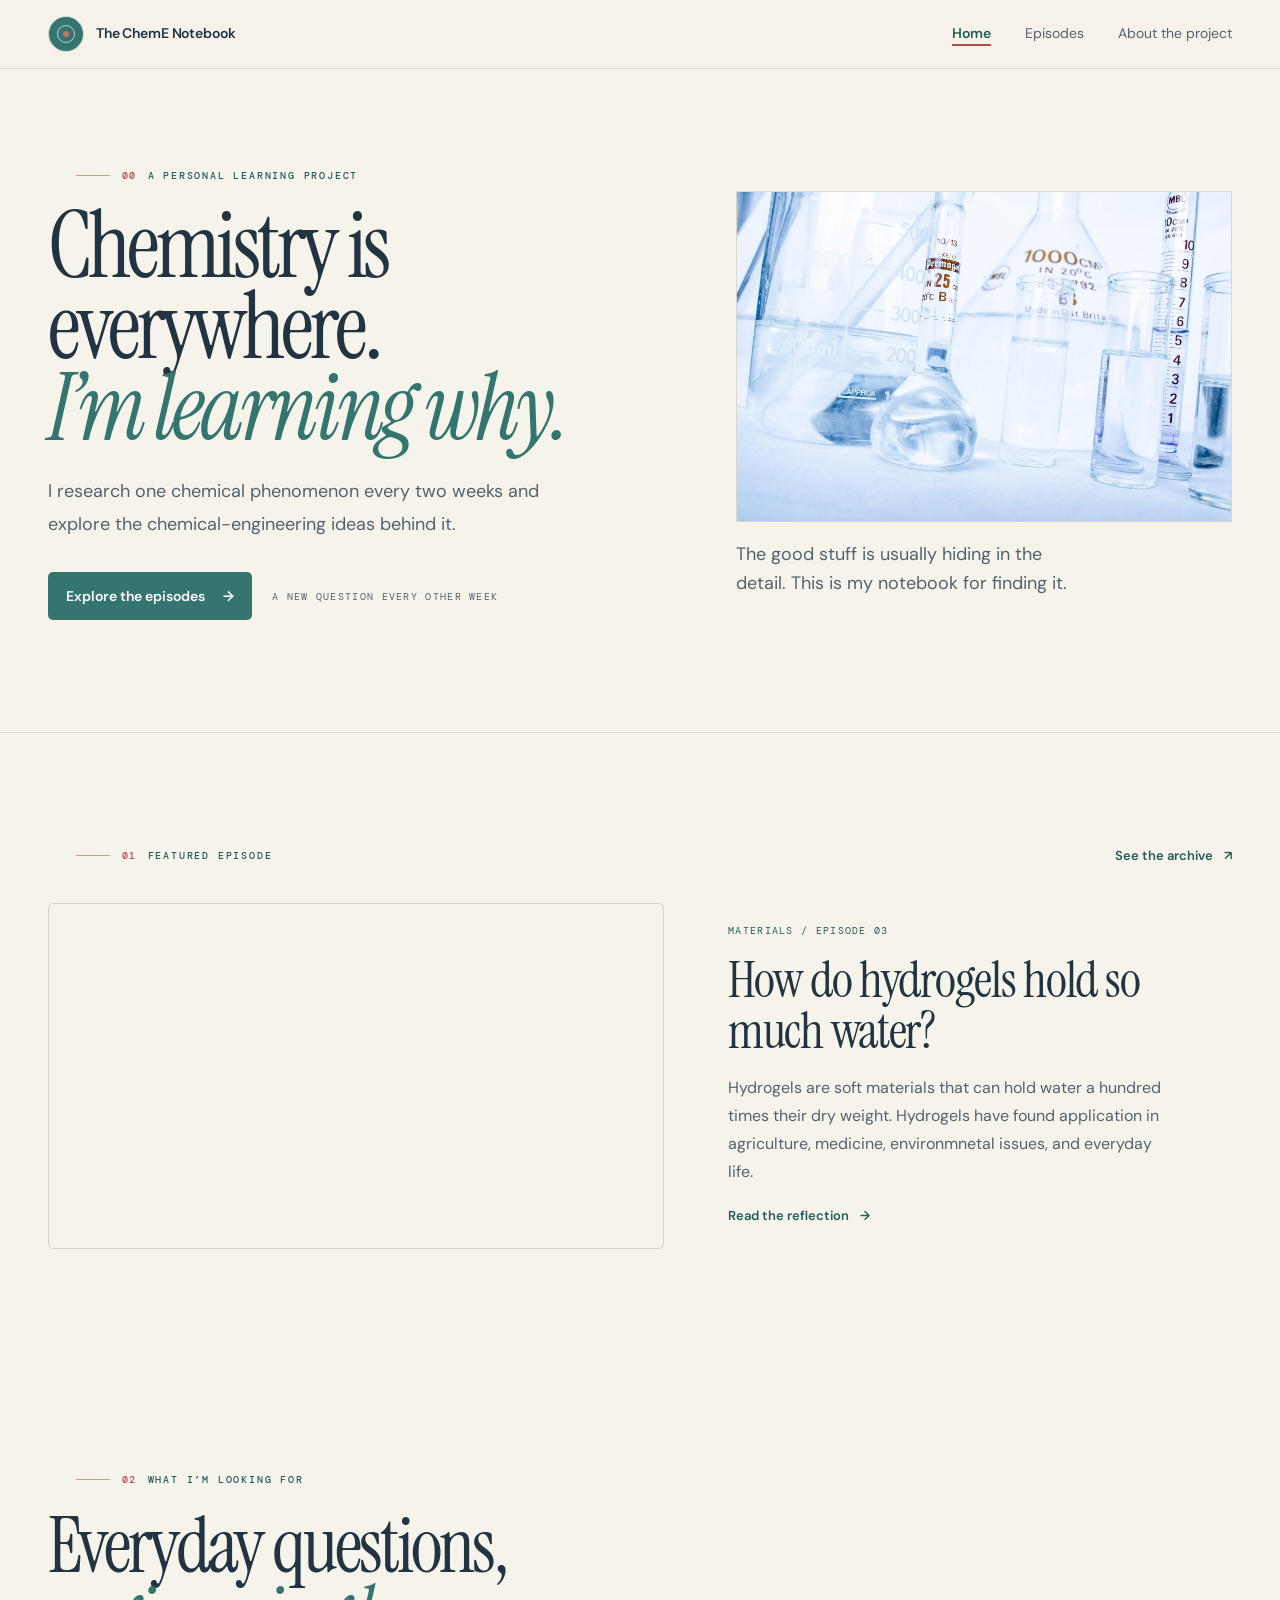
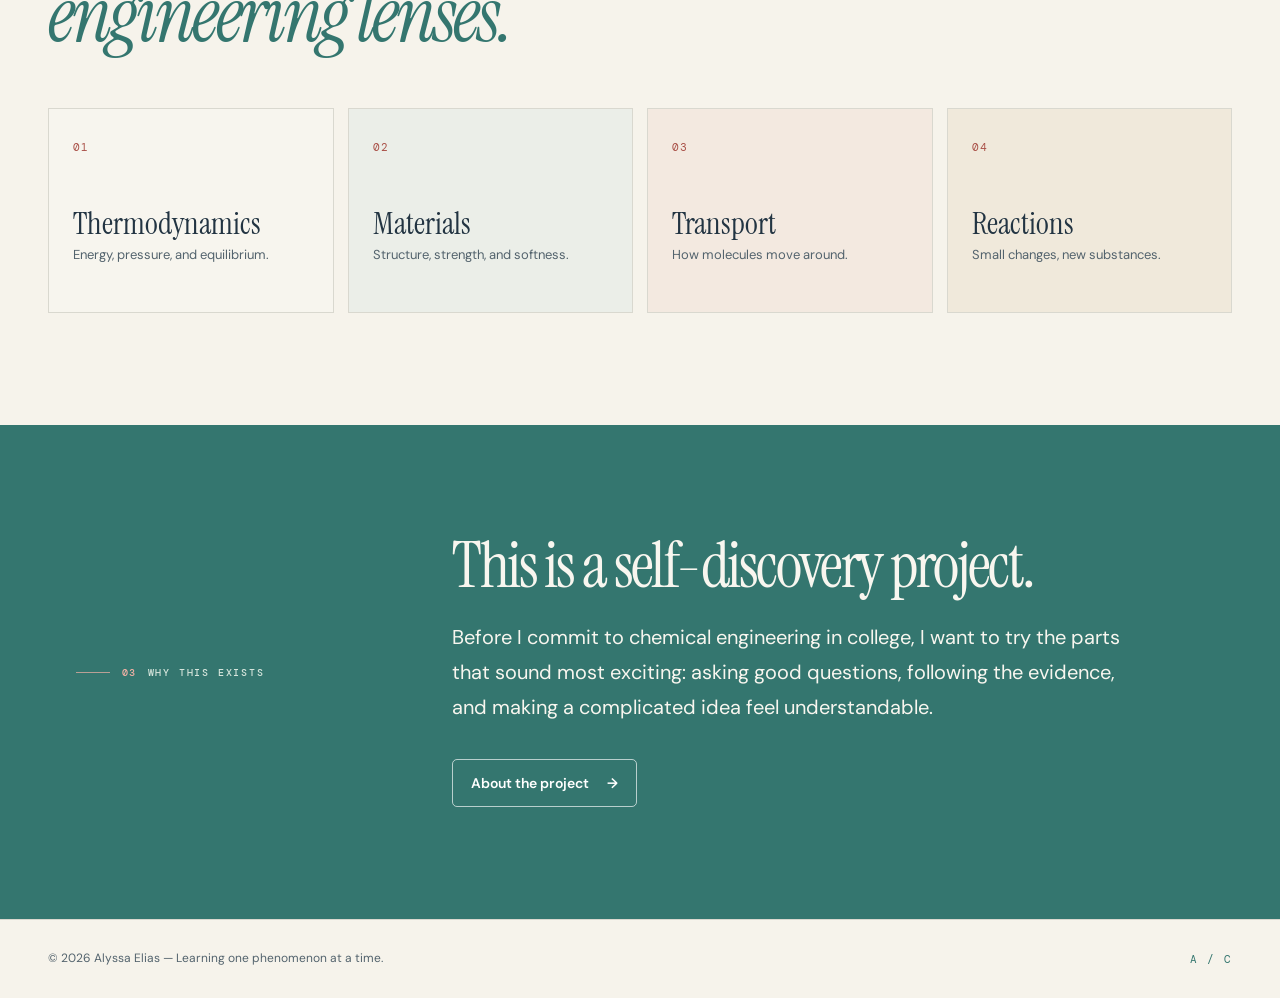
==== commit 4d3f7179: "Update YouTube video and episode details" ====
--- a/index.html
+++ b/index.html
@@ -92,17 +92,17 @@
             <div class="youtube-placeholder">
               <iframe
                 class="video-frame"
-                src="https://www.youtube.com/embed/7nV7np0jFqg?si=NZxpgSJNivMWfKCB"
-                title="Why does soap remove grease and dirt?"
+                src="https://www.youtube.com/embed/9EUyGY7kuG8?si=Lmmqn1hdrClpSeWx"
+                title="How do hydrogels hold so much water?"
                 loading="lazy"
                 allowfullscreen>
               </iframe>
             </div>
             <div class="featured-copy">
-              <p class="card-kicker">Interfaces / Episode 02</p>
-              <h2>Why does sopa remove grease and dirt?</h2>
+              <p class="card-kicker">Materials / Episode 03</p>
+              <h2>How do hydrogels hold so much water?</h2>
               <p>
-                Soap is both hydrophilic and hydrophobic, therefore serving as a bridge between water and oil. Such amphipiles also serve as surfactants, reducing the surface tension of the material they are dissolved in.
+                Hydrogels are soft materials that can hold water a hundred times their dry weight. Hydrogels have found application in agriculture, medicine, environmnetal issues, and everyday life. 
               </p>
               <a class="text-link" href="./episodes.html#episode-01">Read the reflection <span aria-hidden="true">→</span></a>
             </div>
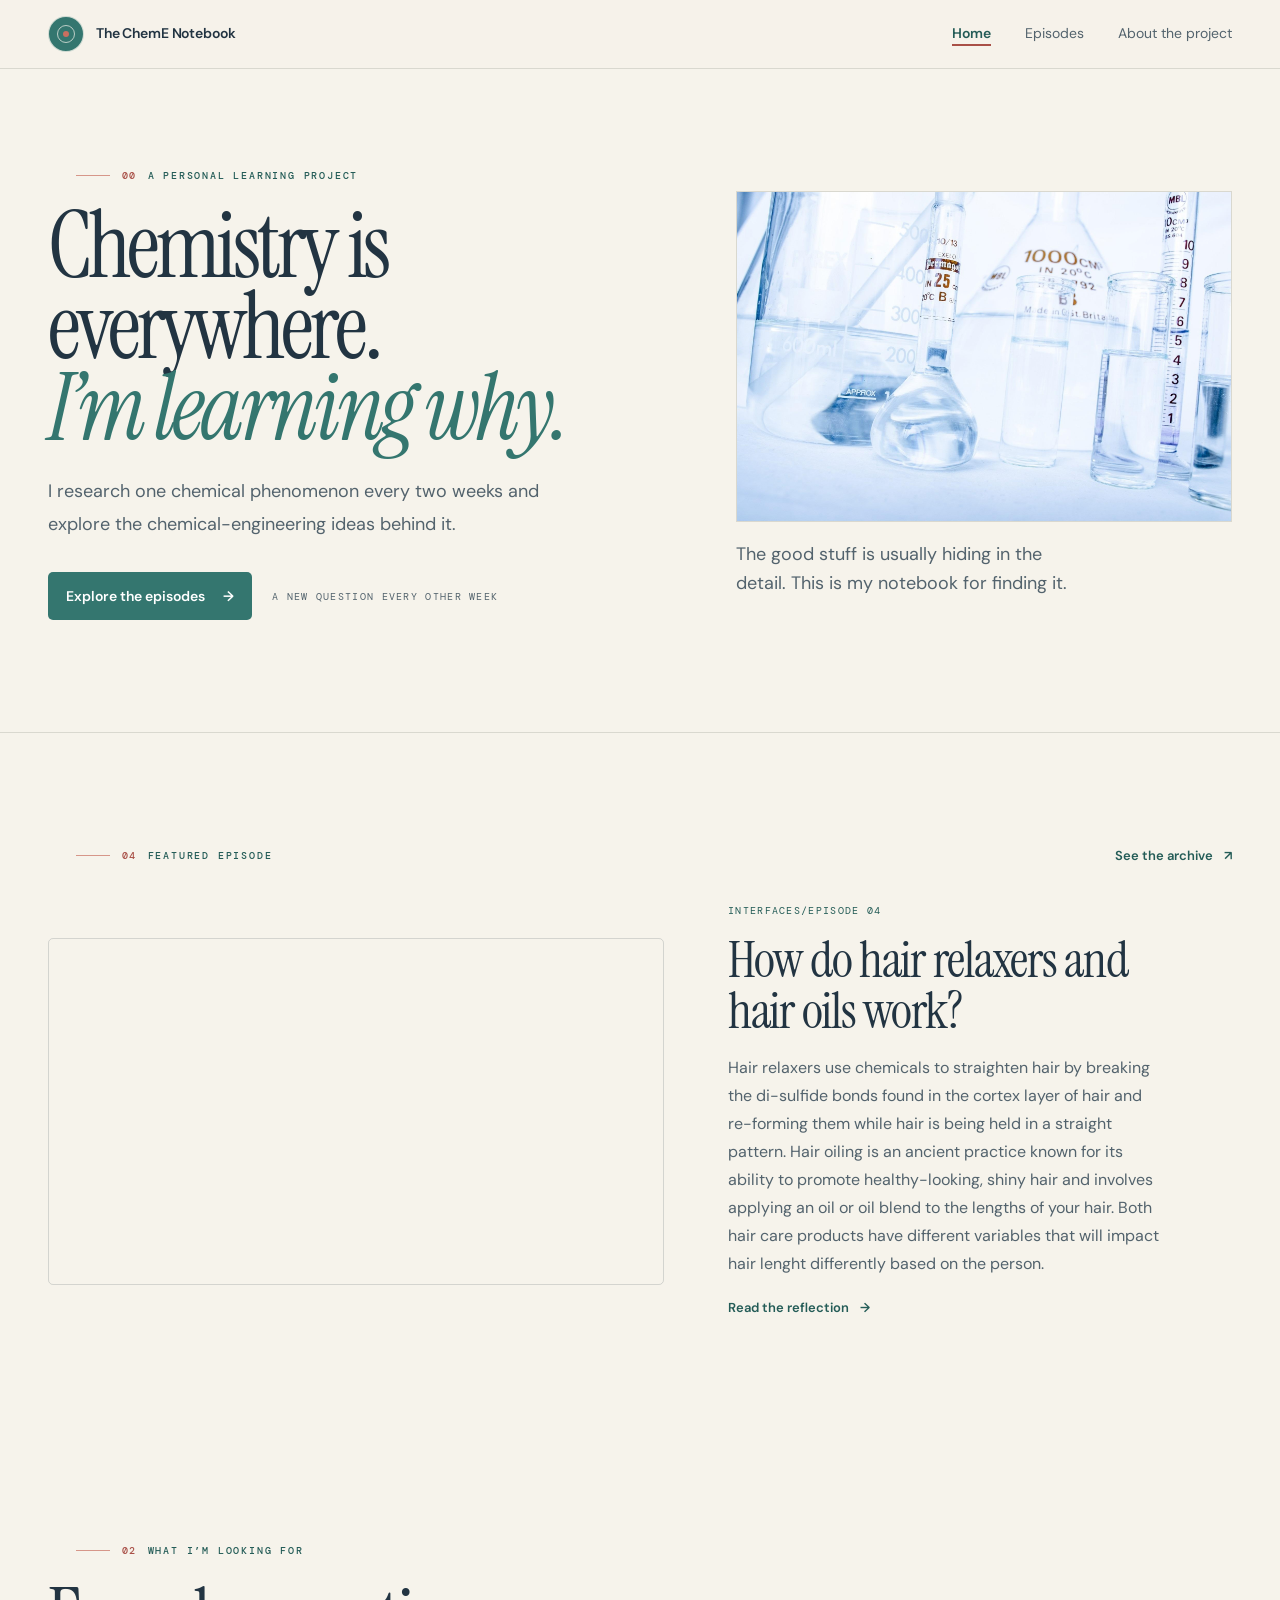
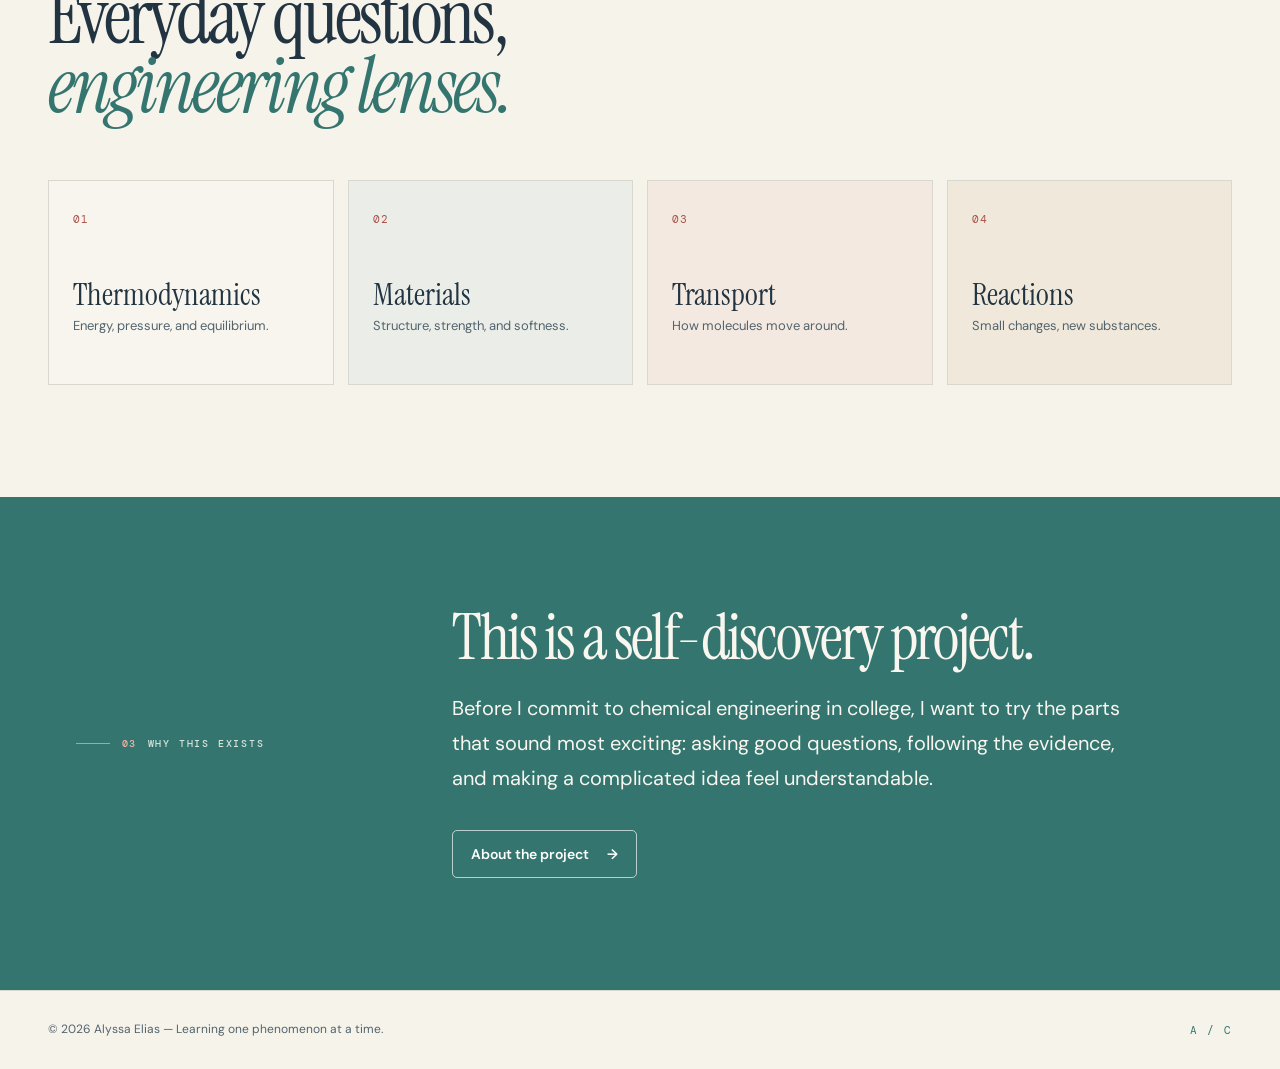
==== commit 6459536c: "Update featured episode details and video source" ====
--- a/index.html
+++ b/index.html
@@ -84,7 +84,7 @@
       <section class="section section-border">
         <div class="container">
           <div class="section-heading">
-            <p class="eyebrow"><span>01</span> Featured episode</p>
+            <p class="eyebrow"><span>04</span> Featured episode</p>
             <a class="text-link" href="./episodes.html">See the archive <span aria-hidden="true">↗</span></a>
           </div>
           <article class="featured-card">
@@ -92,17 +92,19 @@
             <div class="youtube-placeholder">
               <iframe
                 class="video-frame"
-                src="https://www.youtube.com/embed/9EUyGY7kuG8?si=Lmmqn1hdrClpSeWx"
-                title="How do hydrogels hold so much water?"
+                src="https://www.youtube.com/embed/lc9kevFrLS8?si=KaHdWGNJqkx8YsaJ"
+                title="How do hair relaxers and hair oils work?"
                 loading="lazy"
                 allowfullscreen>
               </iframe>
             </div>
             <div class="featured-copy">
-              <p class="card-kicker">Materials / Episode 03</p>
-              <h2>How do hydrogels hold so much water?</h2>
+              <p class="card-kicker">Interfaces/Episode 04</p>
+              <h2>How do hair relaxers and hair oils work?</h2>
               <p>
-                Hydrogels are soft materials that can hold water a hundred times their dry weight. Hydrogels have found application in agriculture, medicine, environmnetal issues, and everyday life. 
+                Hair relaxers use chemicals to straighten hair by breaking the di-sulfide bonds found in the cortex layer of hair and re-forming them while hair is being held in a straight pattern.
+                Hair oiling is an ancient practice known for its ability to promote healthy-looking, shiny hair and involves applying an oil or oil blend to the lengths of your hair.
+                Both hair care products have different variables that will impact hair lenght differently based on the person. 
               </p>
               <a class="text-link" href="./episodes.html#episode-01">Read the reflection <span aria-hidden="true">→</span></a>
             </div>
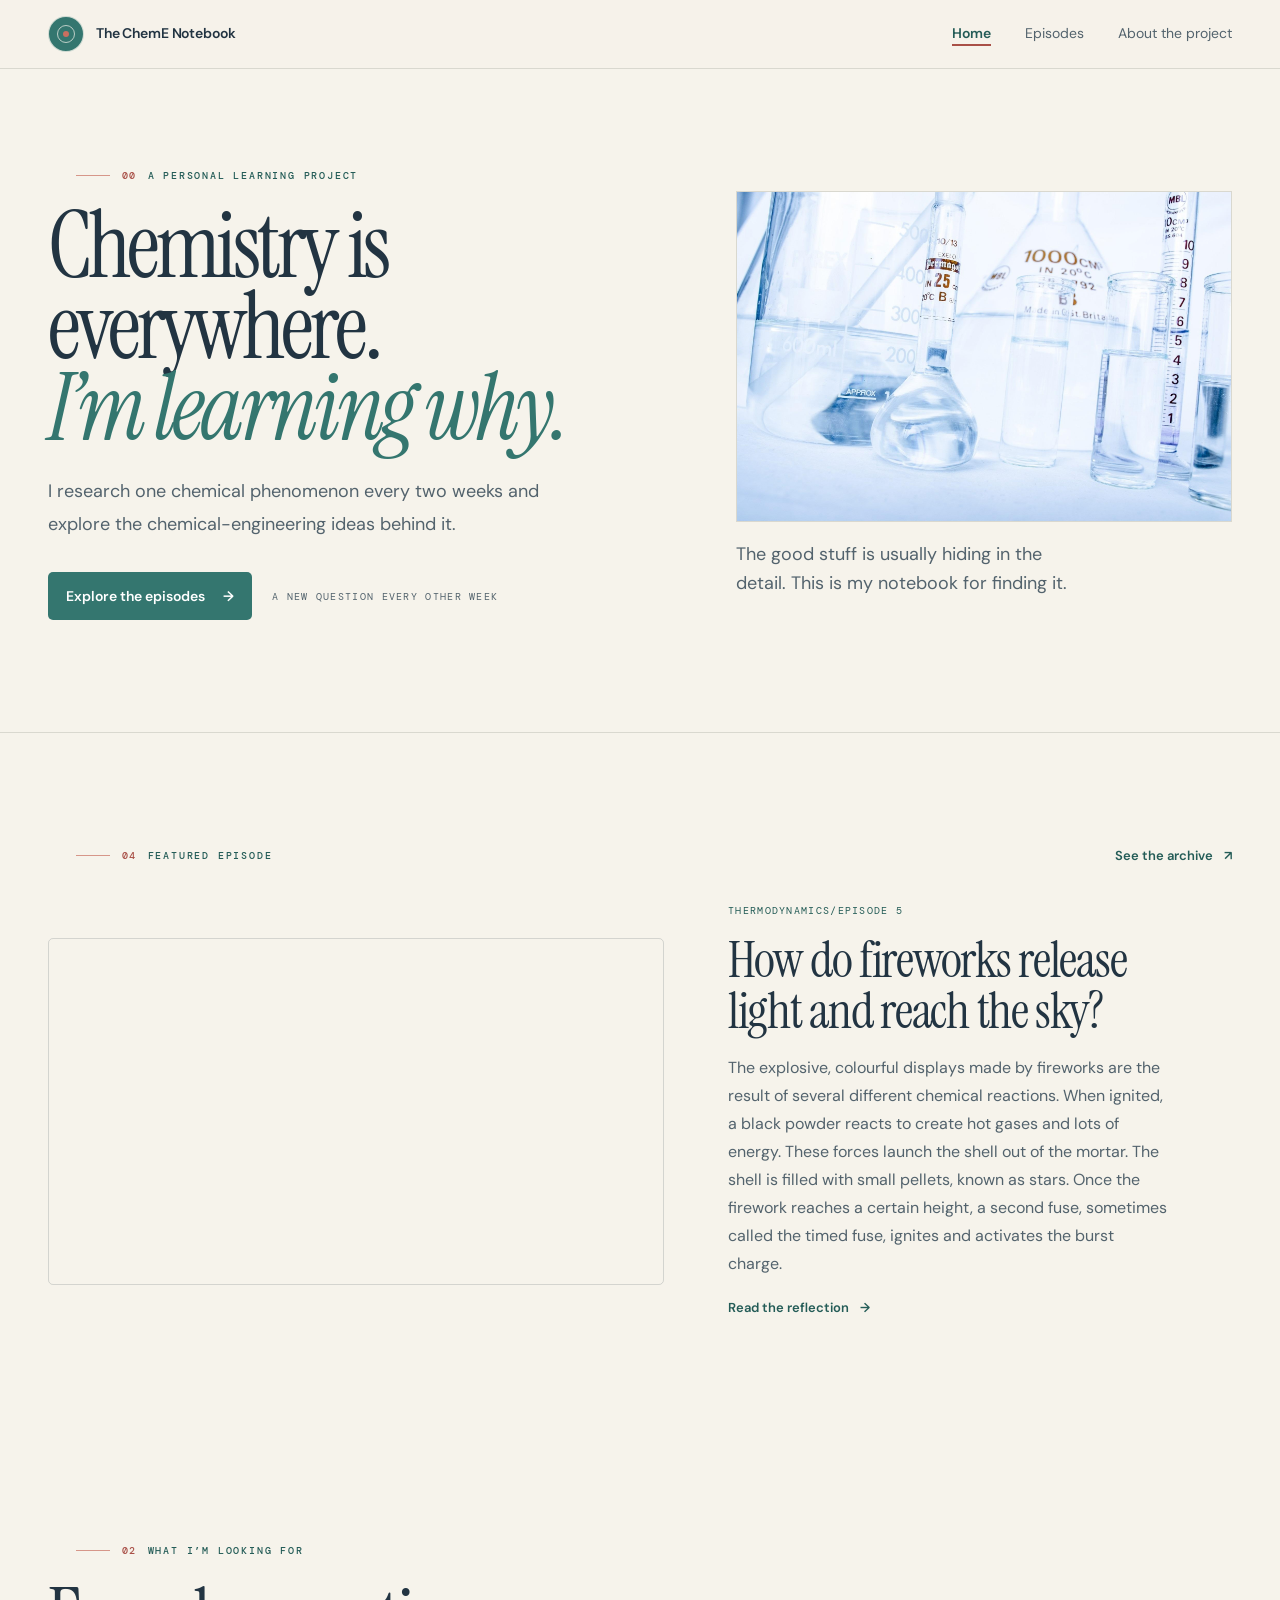
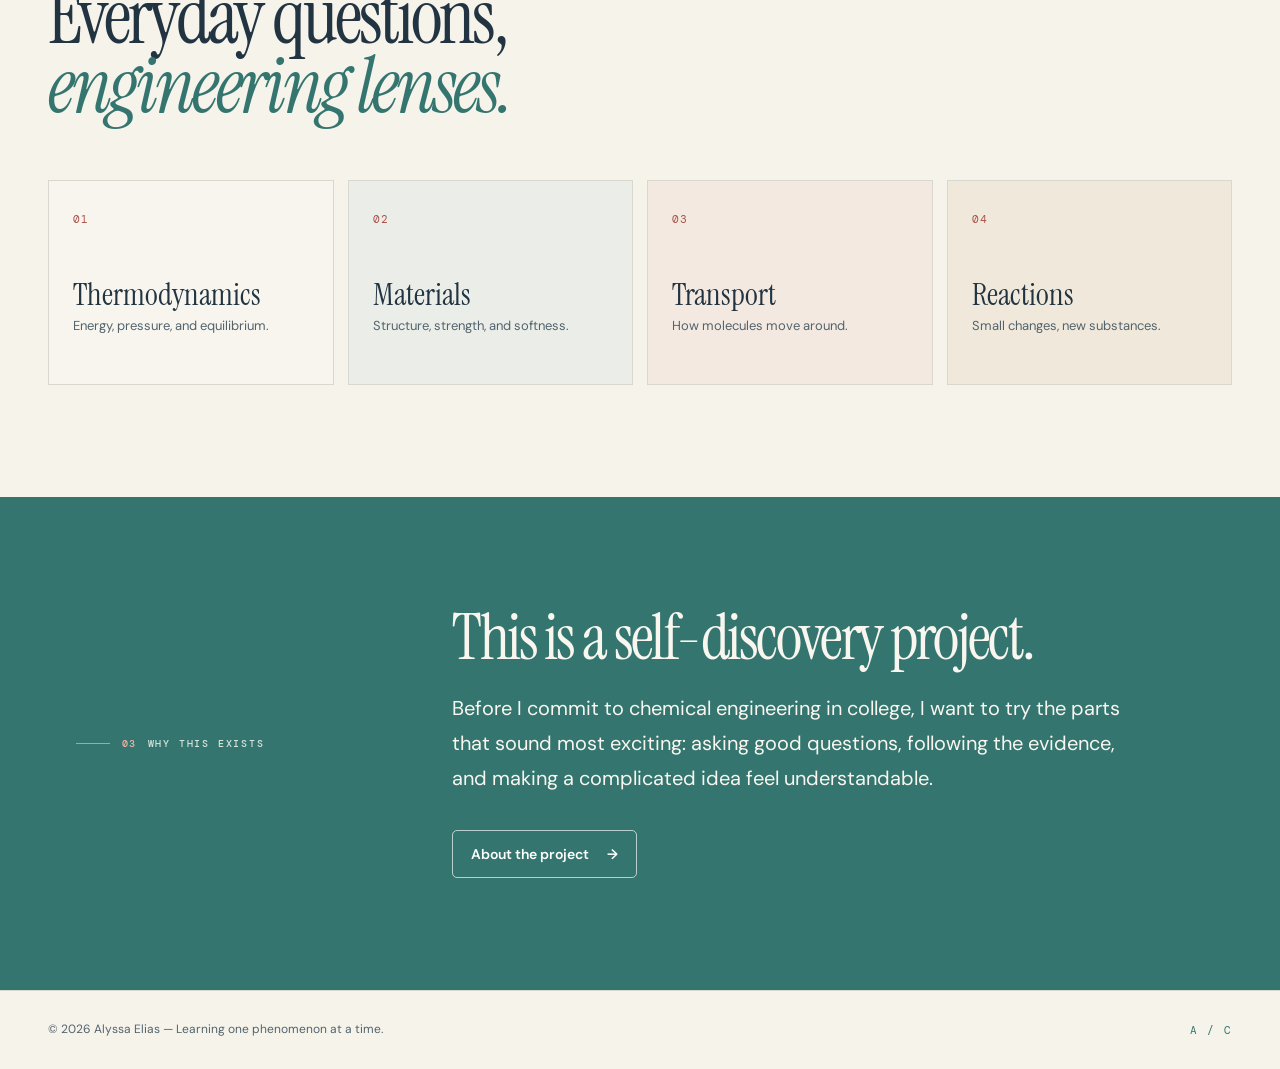
==== commit 6108b687: "Update YouTube video and description in index.html" ====
--- a/index.html
+++ b/index.html
@@ -92,19 +92,17 @@
             <div class="youtube-placeholder">
               <iframe
                 class="video-frame"
-                src="https://www.youtube.com/embed/lc9kevFrLS8?si=KaHdWGNJqkx8YsaJ"
-                title="How do hair relaxers and hair oils work?"
+                src="https://www.youtube.com/embed/TcTM59v6MvA?si=wCYyY6Px6fygUvcU"
+                title="How do fireworks release light and reach the sky?"
                 loading="lazy"
                 allowfullscreen>
               </iframe>
             </div>
             <div class="featured-copy">
-              <p class="card-kicker">Interfaces/Episode 04</p>
-              <h2>How do hair relaxers and hair oils work?</h2>
+              <p class="card-kicker">Thermodynamics/Episode 5</p>
+              <h2>How do fireworks release light and reach the sky?</h2>
               <p>
-                Hair relaxers use chemicals to straighten hair by breaking the di-sulfide bonds found in the cortex layer of hair and re-forming them while hair is being held in a straight pattern.
-                Hair oiling is an ancient practice known for its ability to promote healthy-looking, shiny hair and involves applying an oil or oil blend to the lengths of your hair.
-                Both hair care products have different variables that will impact hair lenght differently based on the person. 
+               The explosive, colourful displays made by fireworks are the result of several different chemical reactions. When ignited, a black powder reacts to create hot gases and lots of energy. These forces launch the shell out of the mortar. The shell is filled with small pellets, known as stars. Once the firework reaches a certain height, a second fuse, sometimes called the timed fuse, ignites and activates the burst charge.
               </p>
               <a class="text-link" href="./episodes.html#episode-01">Read the reflection <span aria-hidden="true">→</span></a>
             </div>
